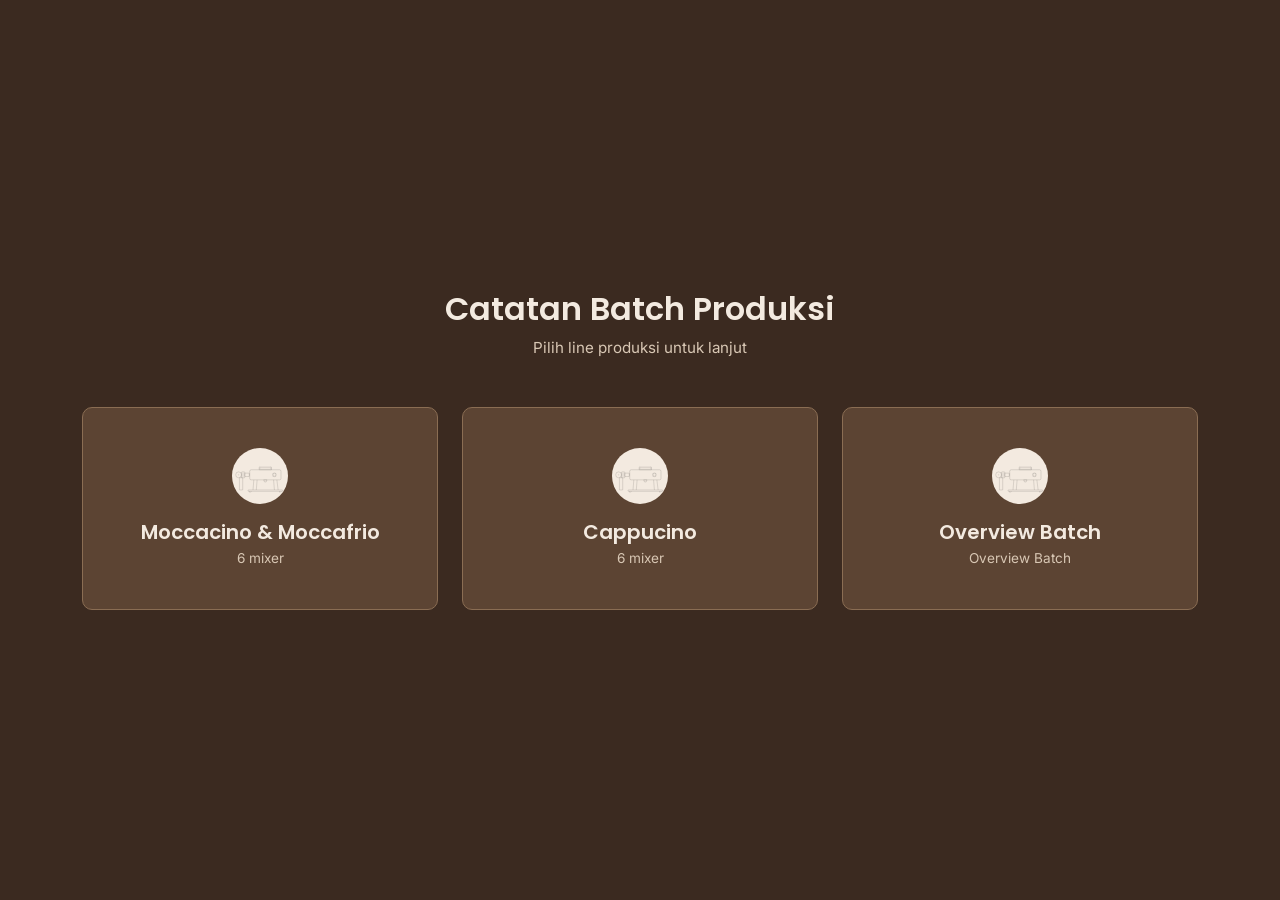
==== index.html @ 48e31aa0 "Add index.html for production line selection and update links in dashboard and spv pages" ====
<!DOCTYPE html>
<html lang="id">
<head>
<meta charset="UTF-8">
<meta name="viewport" content="width=device-width, initial-scale=1.0">
<title>Pilih Line Produksi</title>
<link href="https://cdn.jsdelivr.net/npm/bootstrap@5.3.3/dist/css/bootstrap.min.css" rel="stylesheet">
<link href="https://fonts.googleapis.com/css2?family=Poppins:wght@500;600;700&family=Inter:wght@400;500&display=swap" rel="stylesheet">
<link rel="stylesheet" href="/assets/css/style.css">
</head>
<body>

<div class="page-wrap d-flex flex-column align-items-center justify-content-center">
  <div class="text-center mb-5">
    <h1 class="brand-title">Catatan Batch Produksi</h1>
    <p class="brand-subtitle">Pilih line produksi untuk
       lanjut</p>
  </div>

  <div class="container">
    <div class="row justify-content-center g-4">

      <div class="col-12 col-sm-6 col-md-4">
        <a href="/view/dashboard.html?line=A" class="line-card text-decoration-none">
          <div class="line-badge"><img src="/assets/image/mixer.svg" alt="moccacino & moccafrio"></div>
          <h2 class="line-name">Moccacino & Moccafrio</h2>
          <p class="line-desc">6 mixer</p>
        </a>
      </div>

      <div class="col-12 col-sm-6 col-md-4">
        <a href="/view/dashboard.html?line=B" class="line-card text-decoration-none">
          <div class="line-badge"><img src="/assets/image/mixer.svg" alt="cappucino"></div>
          <h2 class="line-name">Cappucino</h2>
          <p class="line-desc">6 mixer</p>
        </a>
      </div>

            <div class="col-12 col-sm-6 col-md-4">
        <a href="/view/spv.html" class="line-card text-decoration-none">
          <div class="line-badge"><img src="/assets/image/mixer.svg" alt=""></div>
          <h2 class="line-name">Overview Batch</h2>
          <p class="line-desc">Overview Batch </p>
        </a>
      </div>

    </div>
  </div>
</div>

</body>
</html>
---- assets/css/style.css ----
:root {
  --coffee-dark: #3B2A20;
  --coffee-mid: #5C4433;
  --coffee-light: #8A6D53;
  --cream: #F3EAE0;
  --cream-soft: #D8C7B4;
}

* {
  box-sizing: border-box;
}

body {
  margin: 0;
  min-height: 100vh;
  background: var(--coffee-dark);
  font-family: 'Inter', sans-serif;
  color: var(--cream);
  position: relative;
}

body::before {
  content: "";
  position: fixed;
  inset: 0;
  background-image: url('https://images.unsplash.com/photo-1447933601403-0c6688de566e?auto=format&fit=crop&w=1600&q=70');
  background-size: cover;
  background-position: center;
  filter: blur(6px) brightness(0.45);
  transform: scale(1.08);
  z-index: -1;
}

.page-wrap {
  min-height: 100vh;
  padding: 2rem 1rem;
}

.brand-title {
  font-family: 'Poppins', sans-serif;
  font-weight: 600;
  font-size: 2rem;
  color: var(--cream);
  margin-bottom: 0.5rem;
}

.brand-subtitle {
  color: var(--cream-soft);
  font-size: 0.95rem;
  margin: 0;
}

.line-card {
  display: flex;
  flex-direction: column;
  align-items: center;
  justify-content: center;
  background: var(--coffee-mid);
  border: 1px solid var(--coffee-light);
  border-radius: 10px;
  padding: 2.5rem 1.5rem;
  height: 100%;
  transition: background 0.15s ease, transform 0.15s ease;
}

.line-card:hover {
  background: var(--coffee-light);
  transform: translateY(-2px);
}

.line-badge {
  width: 56px;
  height: 56px;
  border-radius: 50%;
  background: var(--cream);
  color: var(--coffee-dark);
  font-family: 'Poppins', sans-serif;
  font-weight: 700;
  font-size: 1.4rem;
  display: flex;
  align-items: center;
  justify-content: center;
  margin-bottom: 1rem;
}

.line-name {
  font-family: 'Poppins', sans-serif;
  font-weight: 600;
  font-size: 1.25rem;
  color: var(--cream);
  margin-bottom: 0.25rem;
}

.line-desc {
  color: var(--cream-soft);
  font-size: 0.85rem;
  margin: 0;
}

/* ===== dashboard ===== */

.dash-wrap {
  min-height: 100vh;
  padding: 2rem;
}

.back-link {
  color: var(--cream-soft);
  font-size: 0.85rem;
  text-decoration: none;
  white-space: nowrap;
}

.back-link:hover {
  color: var(--cream);
}

.clock-badge {
  background: var(--coffee-mid);
  border: 1px solid var(--coffee-light);
  color: var(--cream);
  font-family: 'Poppins', sans-serif;
  font-weight: 600;
  font-size: 1.1rem;
  padding: 0.4rem 1rem;
  border-radius: 8px;
  letter-spacing: 0.03em;
}

.btn-reset-shift {
  background: transparent;
  border: 1px solid #8A4A2A;
  color: #D89A6E;
  font-family: 'Poppins', sans-serif;
  font-weight: 600;
  font-size: 0.8rem;
  padding: 0.4rem 0.9rem;
  border-radius: 8px;
}

.btn-reset-shift:hover {
  background: #8A4A2A;
  color: #FFF8EF;
}
.back-link:hover {
  background: #8A4A2A;
  color: #FFF8EF;
}
.back-link {
  background: transparent;
  border: 1px solid #8A4A2A;
  color: #D89A6E;
  font-family: 'Poppins', sans-serif;
  font-weight: 600;
  font-size: 0.8rem;
  padding: 0.4rem 0.9rem;
  border-radius: 8px;
}

.role-badge {
  background: var(--coffee-dark);
  border: 1px solid var(--coffee-light);
  color: var(--cream-soft);
  font-size: 0.72rem;
  font-weight: 600;
  padding: 0.35rem 0.7rem;
  border-radius: 8px;
  text-transform: uppercase;
  letter-spacing: 0.04em;
}

.role-overlay {
  position: fixed;
  inset: 0;
  background: rgba(20, 14, 10, 0.85);
  display: flex;
  align-items: center;
  justify-content: center;
  z-index: 2000;
  padding: 1rem;
}

.role-box {
  background: var(--coffee-mid);
  border: 1px solid var(--coffee-light);
  border-radius: 12px;
  padding: 2rem;
  max-width: 380px;
  width: 100%;
  text-align: center;
}

.role-title {
  font-family: 'Poppins', sans-serif;
  font-weight: 600;
  font-size: 1.2rem;
  color: var(--cream);
  margin-bottom: 0.5rem;
}

.role-subtitle {
  color: var(--cream-soft);
  font-size: 0.8rem;
  margin: 0;
}

.btn-role {
  background: var(--coffee-dark);
  border: 1px solid var(--coffee-light);
  color: var(--cream);
  font-family: 'Poppins', sans-serif;
  font-weight: 600;
  padding: 0.7rem;
  border-radius: 8px;
}

.btn-role:hover {
  background: #C97C2A;
  border-color: #C97C2A;
  color: #FFF8EF;
}

.op-toast {
  background: #2E4A3A;
  color: #E7F0E8;
  border-radius: 8px;
  font-size: 0.85rem;
}

.mixer-card {
  display: flex;
  flex-direction: column;
  background: var(--coffee-mid);
  border: 1px solid var(--coffee-light);
  border-radius: 10px;
  padding: 1.25rem 0.75rem 1rem;
  height: 100%;
}

.mixer-card-link {
  display: flex;
  flex-direction: column;
  align-items: center;
  transition: opacity 0.15s ease;
}

.mixer-card-link:hover {
  opacity: 0.8;
}

.mixer-actions {
  display: flex;
  gap: 0.4rem;
  margin-top: 0.75rem;
}

.btn-mini {
  flex: 1;
  border: none;
  border-radius: 6px;
  padding: 0.4rem 0.3rem;
  font-size: 0.7rem;
  font-weight: 600;
  font-family: 'Poppins', sans-serif;
  line-height: 1.1;
}

.btn-sampling {
  background: var(--cream-soft);
  color: var(--coffee-dark);
}

.btn-sampling:hover {
  background: var(--cream);
}

.btn-tuang {
  background: #C97C2A;
  color: #FFF8EF;
}

.btn-tuang:hover {
  background: #B56C1F;
}

/* ===== popup aksi (modal) ===== */

.action-modal-content {
  background: var(--coffee-mid);
  border: 1px solid var(--coffee-light);
  border-radius: 12px;
  color: var(--cream);
}

.action-modal-content .modal-title {
  font-family: 'Poppins', sans-serif;
  font-weight: 600;
}

.action-modal-content .modal-body {
  color: var(--cream-soft);
  font-size: 0.9rem;
}

/* ===== batch form ===== */

.form-label-sm {
  color: var(--cream-soft);
  font-size: 0.72rem;
  margin-bottom: 0.25rem;
  display: block;
}

.field-dark {
  background: var(--coffee-dark);
  border: 1px solid var(--coffee-light);
  color: var(--cream);
}

.field-dark:focus {
  background: var(--coffee-dark);
  color: var(--cream);
  border-color: var(--cream-soft);
  box-shadow: none;
}

.field-dark::placeholder {
  color: #8A7A6C;
}

.chip-add {
  background: transparent;
  border: 1px dashed var(--coffee-light);
  color: var(--cream-soft);
  font-size: 0.72rem;
  padding: 0.25rem 0.6rem;
  border-radius: 6px;
}

.chip-add:hover {
  border-color: #C97C2A;
  color: #C97C2A;
}

.btn-remove-row {
  background: transparent;
  border: none;
  color: #C97C2A;
  font-size: 1rem;
  line-height: 1;
  padding: 0 0.4rem;
}

.form-error {
  color: #E08A6C;
  font-size: 0.8rem;
}

.saved-item {
  background: var(--coffee-dark);
  border: 1px solid var(--coffee-light);
  border-radius: 8px;
  padding: 0.75rem 0.9rem;
}

.saved-batchno {
  font-family: 'Poppins', sans-serif;
  font-weight: 600;
  font-size: 0.9rem;
  color: var(--cream);
}

.saved-meta {
  font-size: 0.75rem;
  color: var(--cream-soft);
}

.status-pill {
  font-size: 0.68rem;
  font-weight: 600;
  padding: 0.15rem 0.5rem;
  border-radius: 20px;
  white-space: nowrap;
}

.status-pill.status-lolos {
  background: #2E4A3A;
  color: #A7D8B9;
}

.status-pill.status-tidak {
  background: #4A2E2E;
  color: #E0A7A7;
}

.status-pill.status-belum-qc {
  background: #4A4030;
  color: #D8C7A7;
}

.mixer-icon-wrap {
  width: 56px;
  height: 42px;
  color: var(--cream-soft);
  margin-bottom: 0.5rem;
}

.mixer-icon {
  width: 100%;
  height: 100%;
}

.mixer-name {
  font-family: 'Poppins', sans-serif;
  font-weight: 600;
  font-size: 0.95rem;
  color: var(--cream);
  margin: 0;
}

.mixer-batch-label {
  color: var(--cream-soft);
  font-size: 0.7rem;
  margin: 0.5rem 0 0.15rem;
}

.mixer-batch-value {
  color: var(--cream);
  font-size: 0.85rem;
  font-weight: 500;
  margin: 0;
}

.panel-card {
  background: var(--coffee-mid);
  border: 1px solid var(--coffee-light);
  border-radius: 10px;
  padding: 1.25rem;
}

.panel-title {
  font-family: 'Poppins', sans-serif;
  font-weight: 600;
  font-size: 1rem;
  color: var(--cream);
  margin-bottom: 1rem;
}

.rekap-table {
  color: var(--cream);
  font-size: 0.85rem;
}

.rekap-table thead th {
  color: var(--cream-soft);
  font-weight: 500;
  font-size: 0.75rem;
  border-bottom-color: var(--coffee-light);
}

.rekap-table tbody td {
  border-bottom-color: var(--coffee-light);
  vertical-align: middle;
}

.empty-note {
  color: var(--cream-soft);
  font-size: 0.8rem;
  padding: 1.5rem 0;
}

.rekap-scroll {
  max-height: 340px;
  overflow-y: auto;
  overflow-x: auto;
}

.rekap-scroll thead th {
  position: sticky;
  top: 0;
  background: var(--coffee-mid);
  z-index: 1;
}

.btn-print {
  background: var(--cream);
  color: var(--coffee-dark);
  border: none;
  border-radius: 8px;
  padding: 0.6rem 1rem;
  font-family: 'Poppins', sans-serif;
  font-weight: 600;
  font-size: 0.9rem;
}

.btn-print:hover {
  background: var(--cream-soft);
  color: var(--coffee-dark);
}

.mixer-note {
  font-size: 0.7rem;
  font-weight: 500;
  color: #64748b;
  margin: 4px 0 0 0;
  min-height: 1rem;
  letter-spacing: 0.02em;
}
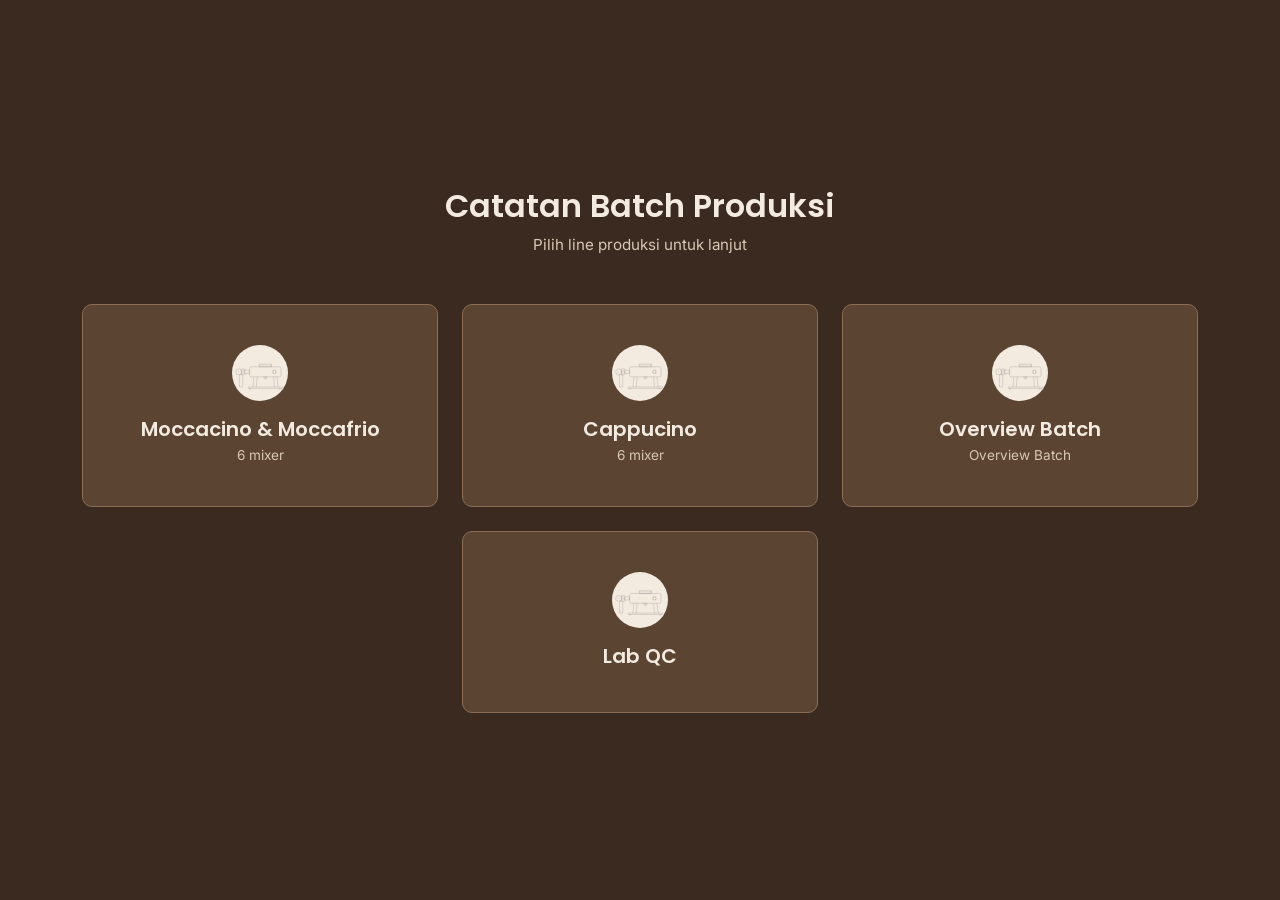
==== commit f9e04ba2: "feat: add Lab QC page and implement batch editing functionality - Introduced a new Lab QC page with " ====
--- a/index.html
+++ b/index.html
@@ -43,6 +43,13 @@
           <p class="line-desc">Overview Batch </p>
         </a>
       </div>
+      <div class="col-12 col-sm-6 col-md-4">
+  <a href="view/lab-qc.html" class="line-card text-decoration-none">
+    <div class="line-badge"><img src="assets/image/mixer.svg" alt=""></div>
+    <h2 class="line-name">Lab QC</h2>
+    <p class="line-desc"></p>
+  </a>
+</div>
 
     </div>
   </div>
--- a/assets/css/style.css
+++ b/assets/css/style.css
@@ -505,4 +505,121 @@
   margin: 4px 0 0 0;
   min-height: 1rem;
   letter-spacing: 0.02em;
+}
+.mixer-card-wrap {
+  position: relative;
+  display: flex;
+  flex-direction: column;
+  height: 100%;
+}
+
+.mixer-card-wrap .mixer-card {
+  flex: 1;
+}
+
+.mixer-badge {
+  position: absolute;
+  top: -8px;
+  right: -8px;
+  width: 26px;
+  height: 26px;
+  border-radius: 50%;
+  font-size: 1rem;
+  font-weight: 700;
+  display: flex;
+  align-items: center;
+  justify-content: center;
+  z-index: 10;
+  pointer-events: none;
+}
+
+.mixer-badge-ok {
+  background: #16a34a;
+  color: #fff;
+}
+
+.mixer-badge-ulang {
+  background: #dc2626;
+  color: #fff;
+}
+
+.btn-discard {
+  background: #7f1d1d;
+  color: #fecaca;
+  border: none;
+  border-radius: 6px;
+  padding: 0.4rem;
+  font-size: 0.7rem;
+  font-weight: 600;
+  font-family: 'Poppins', sans-serif;
+  margin-top: 0.4rem;
+  width: 100%;
+}
+
+.btn-discard:hover {
+  background: #991b1b;
+  color: #fff;
+}
+/* Tombol OK di Lab QC */
+.btn-ok {
+  background: #16a34a;
+  color: #fff;
+}
+.btn-ok:hover {
+  background: #15803d;
+}
+
+/* Tombol Ulang di Lab QC */
+.btn-ulang {
+  background: #dc2626;
+  color: #fff;
+}
+.btn-ulang:hover {
+  background: #b91c1c;
+}
+.btn-edit {
+  background: #f59e0b;
+  color: #fff;
+  border: none;
+  border-radius: 6px;
+  padding: 0.3rem 0.6rem;
+  font-size: 0.7rem;
+  font-weight: 600;
+  font-family: 'Poppins', sans-serif;
+  white-space: nowrap;
+}
+.btn-edit:hover {
+  background: #d97706;
+}
+/* Checkbox di card QC */
+.mixer-checkbox {
+  position: absolute;
+  top: 6px;
+  left: 6px;
+  width: 22px;
+  height: 22px;
+  z-index: 20;
+  cursor: pointer;
+  accent-color: #16a34a;
+}
+
+/* Toolbar bulk */
+#selectedCount {
+  font-weight: 600;
+  color: #f59e0b;
+  font-size: 0.85rem;
+}
+
+.btn-info-turun {
+  background: #0ea5e9;
+  color: #fff;
+}
+.btn-info-turun:hover {
+  background: #0284c7;
+}
+.btn-info-turun-sent {
+  background: #16a34a;
+}
+.btn-info-turun-sent:hover {
+  background: #15803d;
 }
